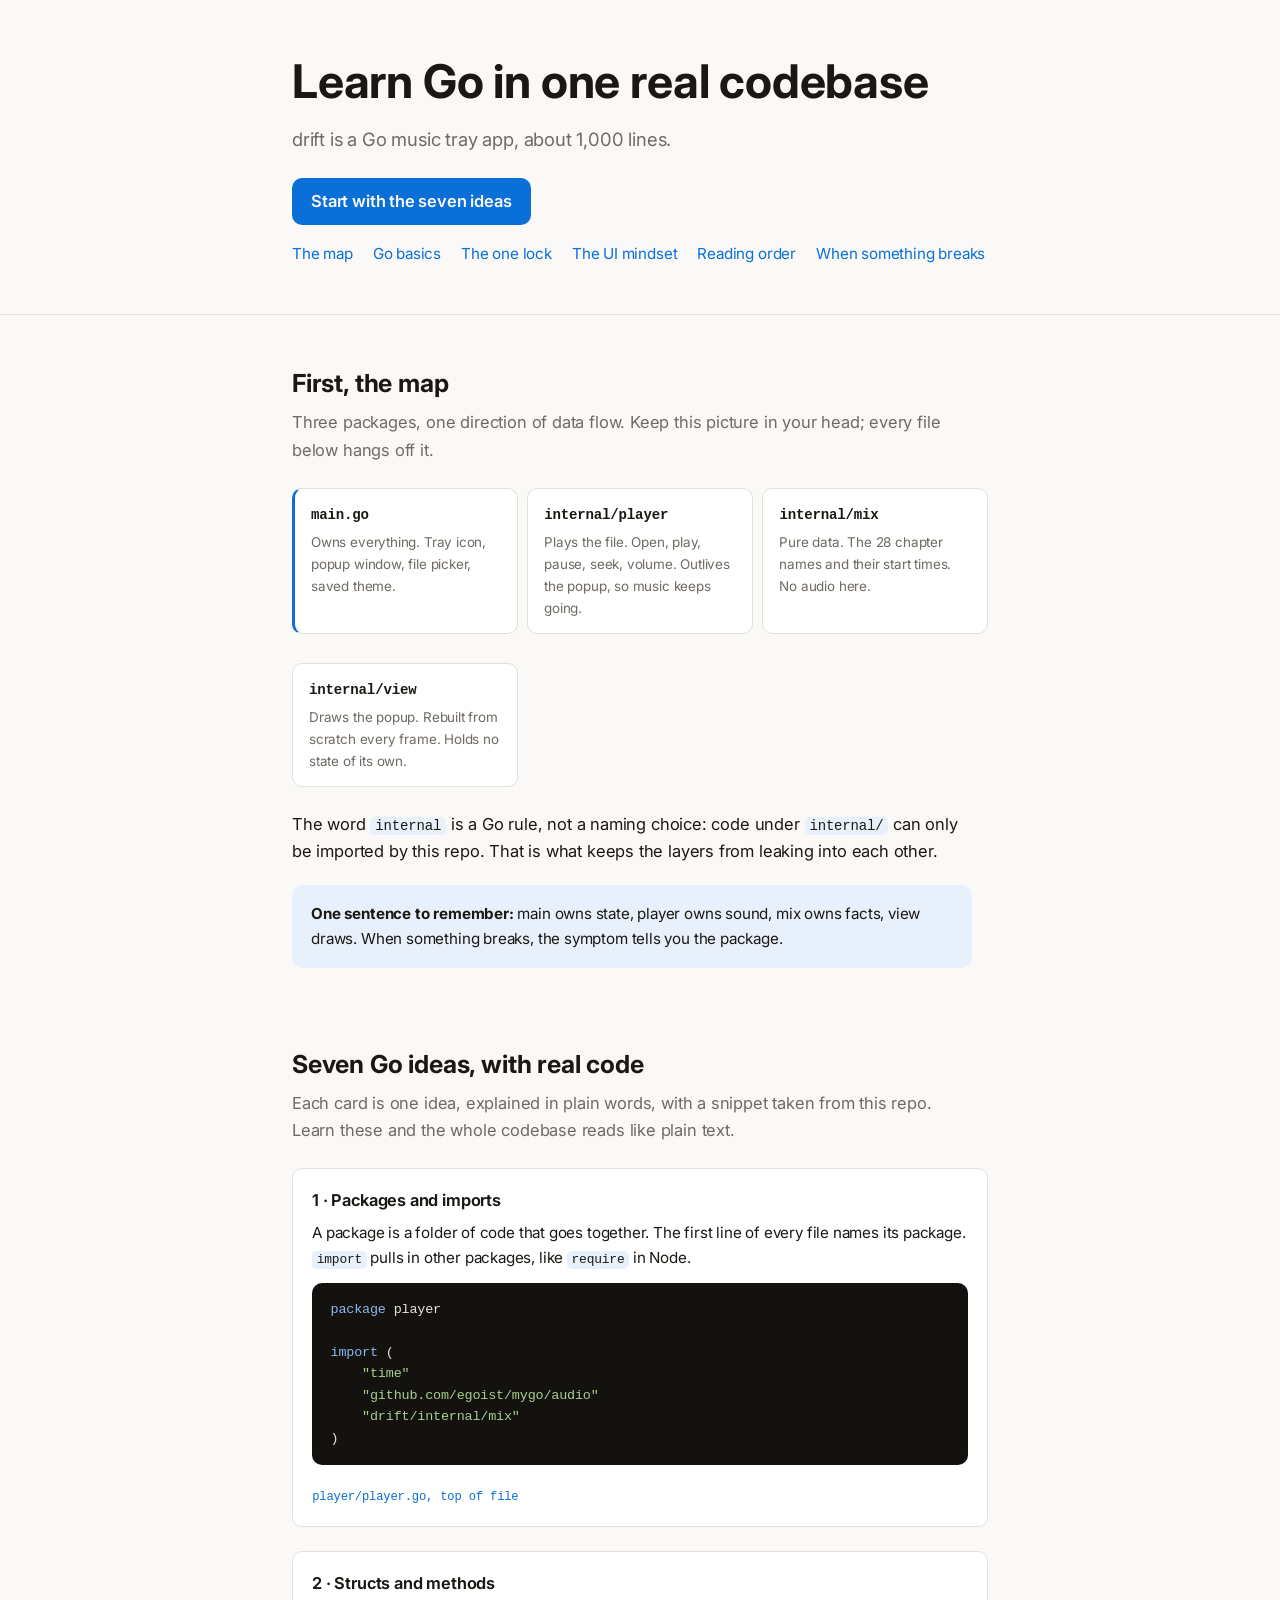
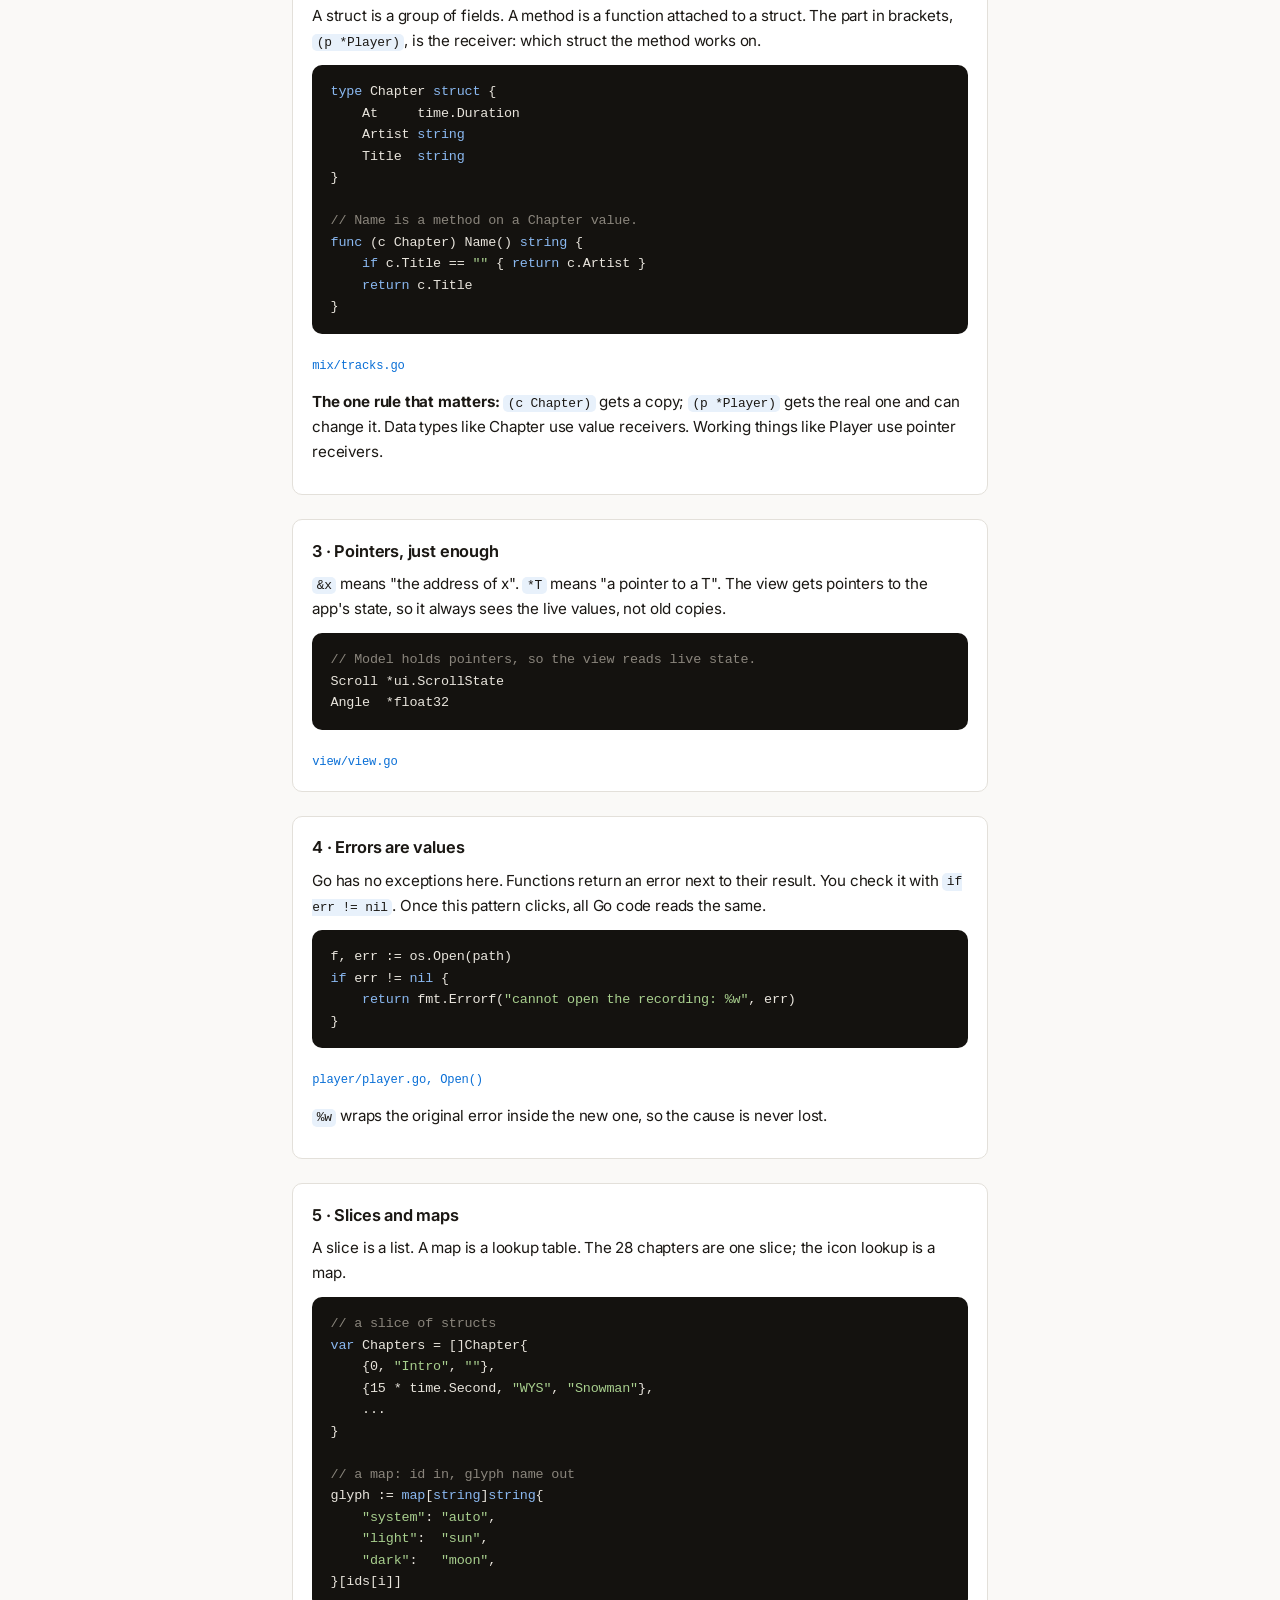
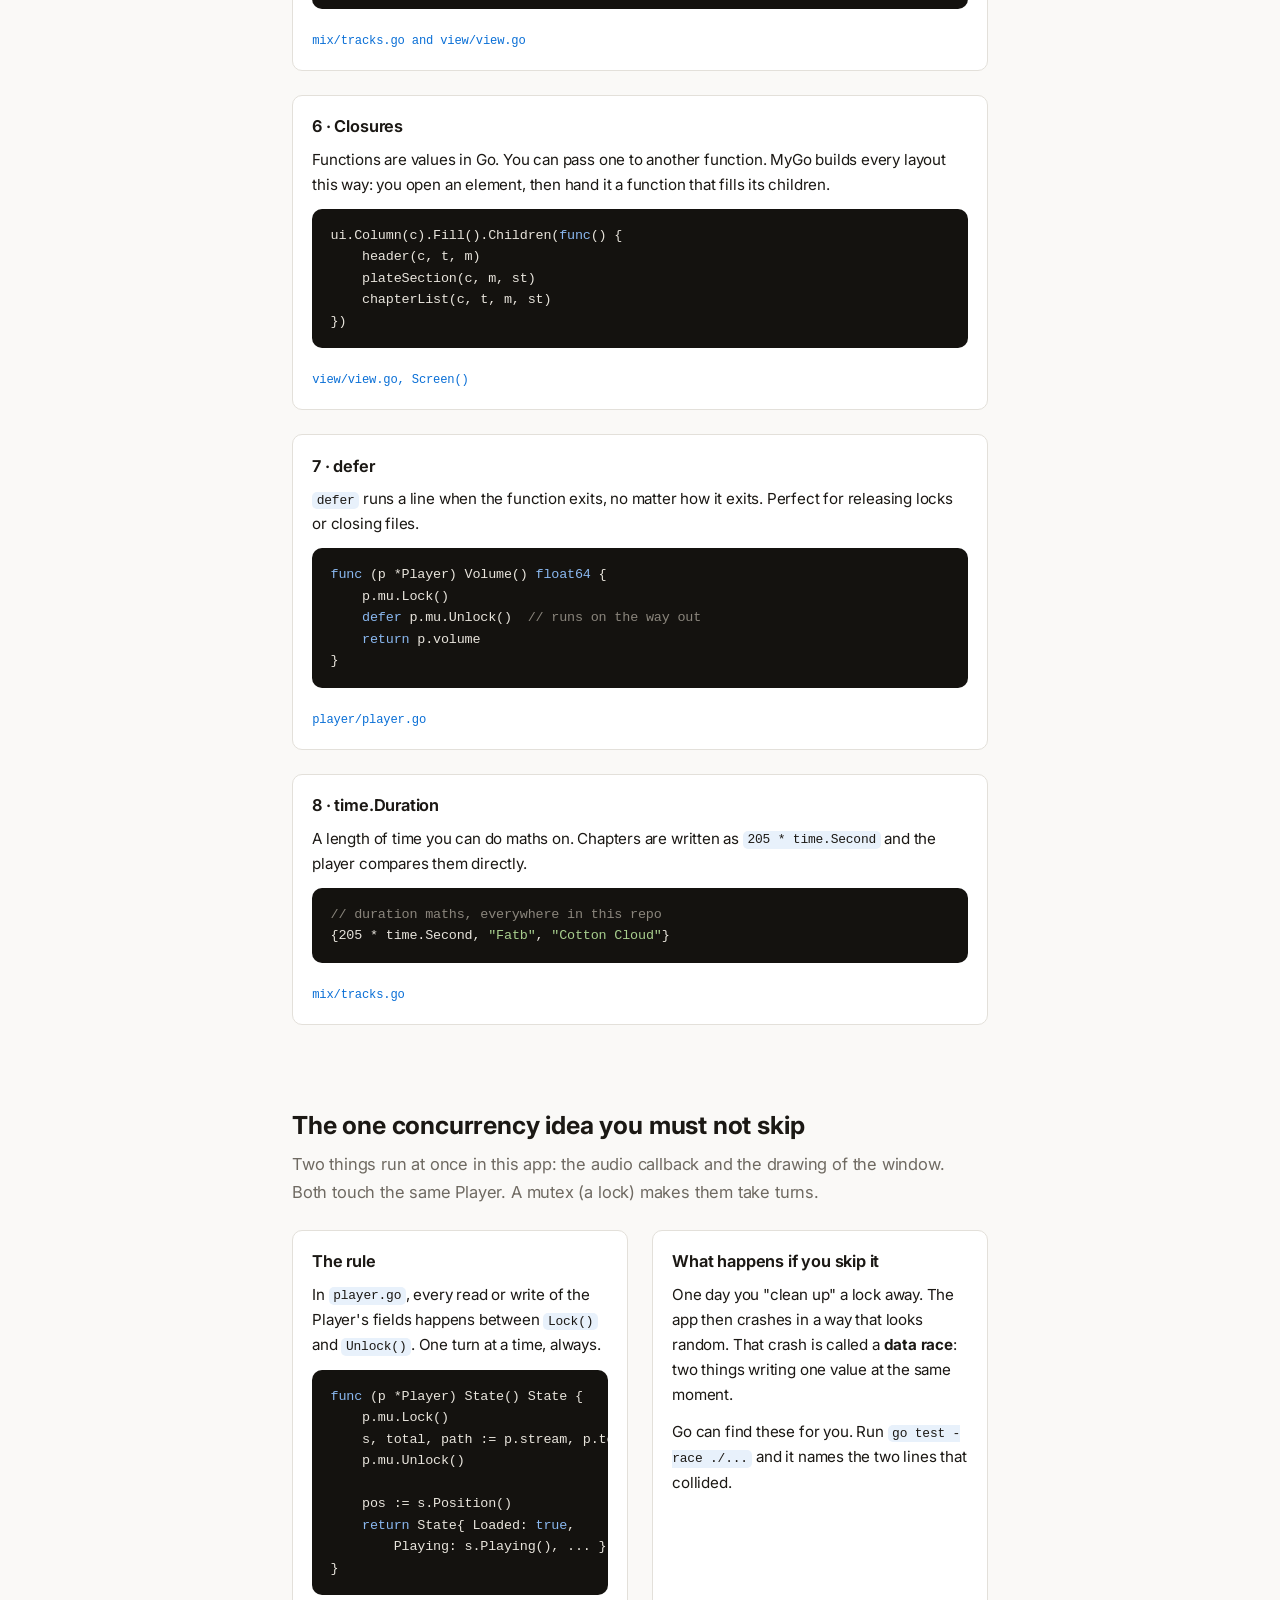
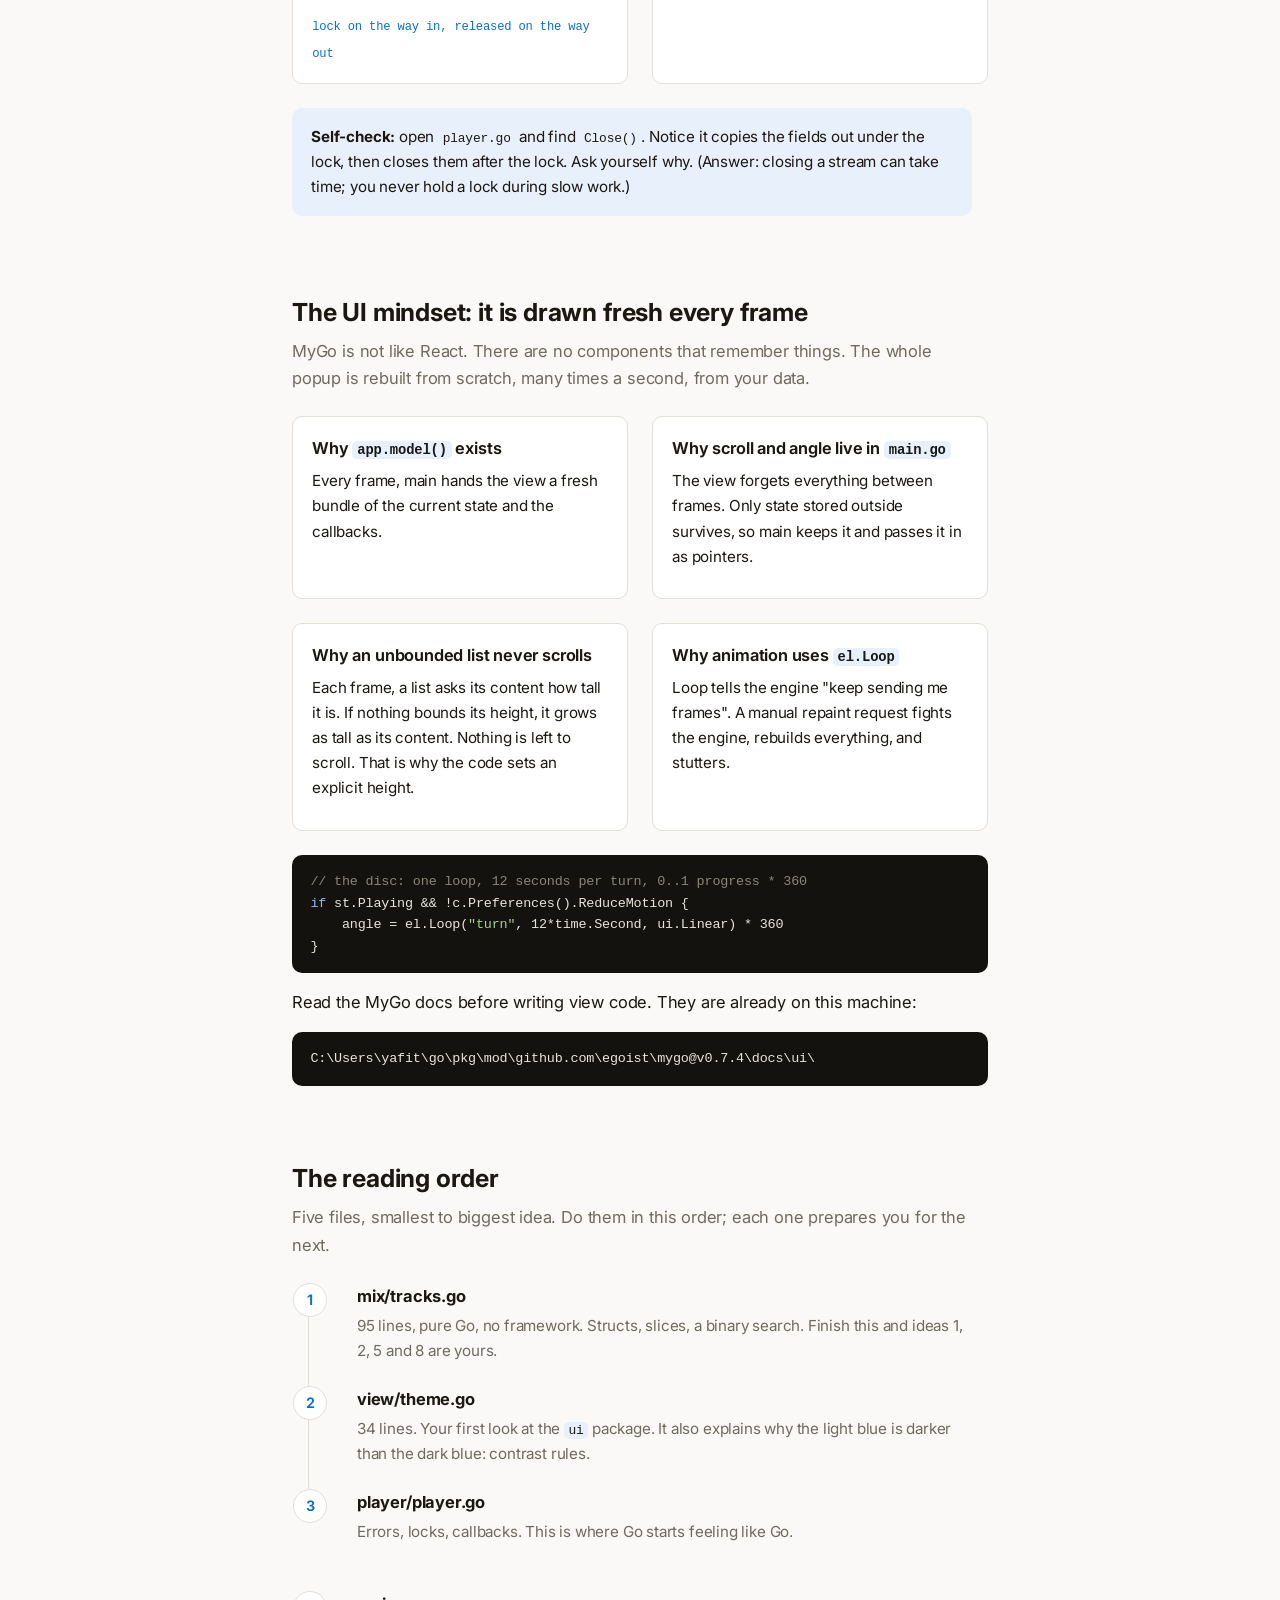
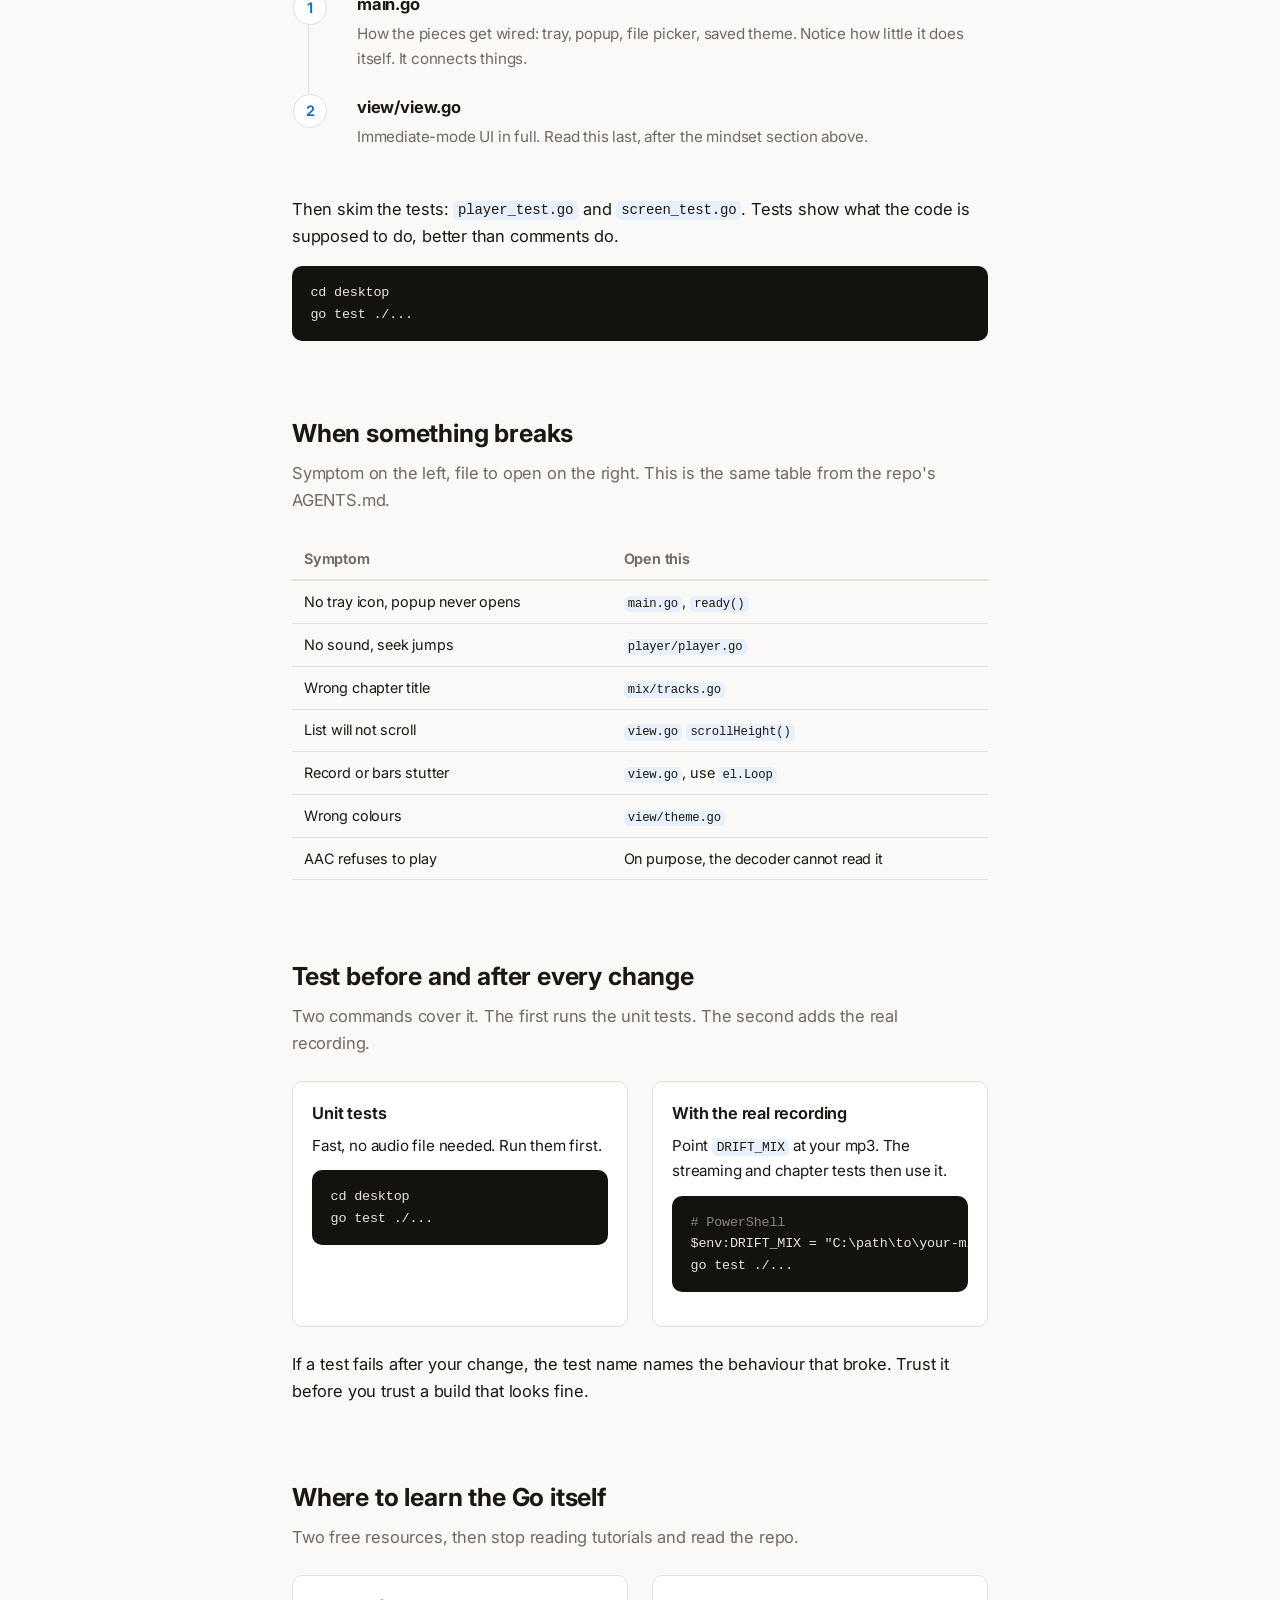
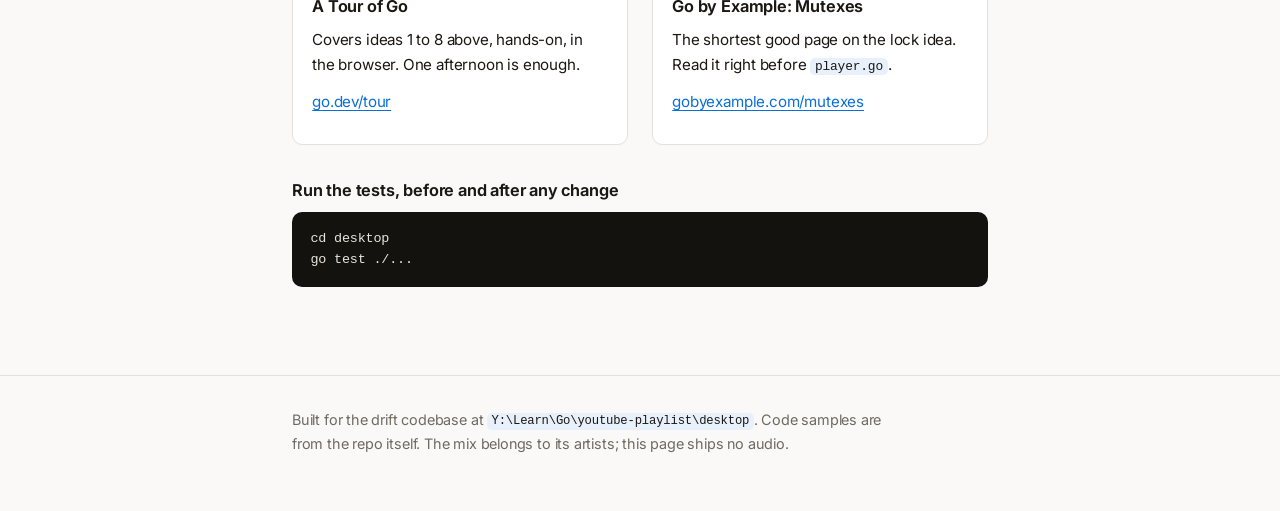
==== docs/learn-go.html @ b634c4ac "Add a landing page for drift, and serve the docs folder as the site The page argues one offer to one" ====
<!DOCTYPE html>
<html lang="en">
<head>
<meta charset="UTF-8">
<meta name="viewport" content="width=device-width, initial-scale=1">
<meta name="description" content="A plain-English study path for the drift Go codebase: seven Go ideas, one lock, the immediate-mode UI mindset, and the order to read the files.">
<link rel="preconnect" href="https://fonts.googleapis.com">
<link rel="preconnect" href="https://fonts.gstatic.com" crossorigin>
<link rel="stylesheet" href="https://fonts.googleapis.com/css2?family=Inter:opsz,wght@14..32,400..700&display=swap">
<title>Learn Go with drift, a study path for the desktop codebase</title>
<style>
/* Hallmark · theme: drift (from the product) · genre: editorial · shape: long document · signature: the architecture map · material: words + real code from the repo · pictures: none (code is the picture) · absent: photos, logos, metrics · nav: none (toc in mast) · footer: one mast line · hero: statement · posture: restrained · surface: absolute · dropped: kicker line (hero block count), photos (a code study needs none) */
/* critique: floor held, tokens only, focus-visible, reduced-motion fallback, capped container, no slop patterns. */
/* waived 58 (words per screen, page total): a study page is read top to bottom like documentation; the density is the material, cutting to 80 words per screen would gut the lessons. */
/* waived 1 (display face): Inter is the single voice on purpose; ui-monospace is the second face and mono is the material. */
/* waived 7b (pure white surfaces): the surfaces are drift's own light theme, matched to the product the page documents. */

:root {
  /* colour: taken from desktop/internal/view/theme.go and the AGENTS design notes */
  --paper: #faf9f7;
  --surface: #ffffff;
  --ink: #1b1814;
  --muted: #6f6a62;
  --accent: #0a6fd6;        /* drift's light-mode blue, 4.65:1 on paper */
  --accent-strong: #0a5fb8; /* hover step of the accent */
  --accent-deep: #09509d;   /* pressed step of the accent */
  --accent-soft: #e8f1fb;
  --border: #e3e0da;
  --code-bg: #14120f;
  --code-ink: #e8e4dc;
  --code-key: #8ab8f0;
  --code-str: #a8cf8e;
  --code-com: #8a857c;
  --ok: #2e7d4f;

  /* type: Inter everywhere, mono for code. The page loads Inter from Google Fonts;
     the fallbacks cover offline reading, so the page never waits on the network. */
  --font-body: "Inter", system-ui, -apple-system, "Segoe UI", sans-serif;
  --font-ui: "Inter", system-ui, -apple-system, "Segoe UI", sans-serif;
  --font-mono: ui-monospace, "Cascadia Code", Consolas, monospace;

  /* space + shape */
  --gap: 1.5rem;
  --radius: 10px;
  --measure: 68ch;
}

* { box-sizing: border-box; }

html, body {
  margin: 0;
  overflow-x: clip;
}

body {
  background: var(--paper);
  color: var(--ink);
  font-family: var(--font-body);
  font-size: 16.5px;
  line-height: 1.65;
  letter-spacing: -0.011em;
  -webkit-font-smoothing: antialiased;
}

a { color: var(--accent); text-underline-offset: 3px; }
a:focus-visible, button:focus-visible {
  outline: 2px solid var(--accent);
  outline-offset: 2px;
}

.wrap {
  max-width: 46rem;
  margin: 0 auto;
  padding: 0 1.25rem;
}

/* ---------- header ---------- */

header.mast {
  border-bottom: 1px solid var(--border);
  padding: 3.5rem 0 3rem;
}

.kicker {
  font-family: var(--font-ui);
  font-size: 0.85rem;
  color: var(--muted);
  margin: 0 0 0.75rem;
}

h1 {
  font-size: clamp(2rem, 5vw, 2.9rem);
  line-height: 1.12;
  margin: 0 0 1rem;
  font-weight: 700;
  overflow-wrap: break-word;
  text-wrap: balance;
}

.lede {
  font-size: 1.15rem;
  color: var(--muted);
  max-width: var(--measure);
  margin: 0 0 1.5rem;
}

.toc {
  font-family: var(--font-ui);
  font-size: 0.95rem;
  display: flex;
  flex-wrap: wrap;
  gap: 0.4rem 1.25rem;
  padding: 0;
  margin: 0;
  list-style: none;
}
.toc a { text-decoration: none; }
.toc a:hover { text-decoration: underline; }

/* ---------- sections ---------- */

.cta {
  font-family: var(--font-ui);
  font-weight: 600;
  white-space: nowrap;
  display: inline-block;
  background: var(--accent);
  color: var(--paper);
  text-decoration: none;
  padding: 0.6rem 1.2rem;
  border-radius: var(--radius);
}
.cta:hover { background: var(--accent-strong); }
.cta:active { background: var(--accent-deep); }

section { padding: 3rem 0 0.5rem; }

h2 {
  font-size: 1.55rem;
  margin: 0 0 0.35rem;
  font-weight: 700;
  text-wrap: balance;
}

.sub {
  color: var(--muted);
  margin: 0 0 1.5rem;
  max-width: var(--measure);
}

h3 {
  font-family: var(--font-ui);
  font-size: 1.02rem;
  font-weight: 650;
  margin: 2rem 0 0.5rem;
}

p { max-width: var(--measure); margin: 0 0 1rem; }

ul.plain { max-width: var(--measure); padding-left: 1.2rem; margin: 0 0 1rem; }
ul.plain li { margin-bottom: 0.5rem; }

code {
  font-family: var(--font-mono);
  font-size: 0.85em;
  background: var(--accent-soft);
  color: var(--ink);
  padding: 0.1em 0.35em;
  border-radius: 5px;
  overflow-wrap: break-word;
}

/* ---------- code blocks ---------- */

pre {
  background: var(--code-bg);
  color: var(--code-ink);
  border-radius: var(--radius);
  padding: 1rem 1.15rem;
  overflow-x: auto;
  font-family: var(--font-mono);
  font-size: 0.84rem;
  line-height: 1.6;
  margin: 0 0 1rem;
  position: relative;
  z-index: 1;
}
pre code { background: none; padding: 0; color: inherit; font-size: inherit; }
.k { color: var(--code-key); }
.s { color: var(--code-str); }
.c { color: var(--code-com); }

.filetag {
  font-family: var(--font-mono);
  font-size: 0.78rem;
  color: var(--muted);
  display: block;
  margin-bottom: -0.6rem;
}

/* ---------- the map ---------- */

.map {
  display: grid;
  grid-template-columns: minmax(0, 1fr);
  gap: 0.6rem;
  font-family: var(--font-ui);
  font-size: 0.9rem;
  margin: 1.5rem 0;
}

.map .node {
  background: var(--surface);
  border: 1px solid var(--border);
  border-radius: var(--radius);
  padding: 0.85rem 1rem;
}
.map .node strong { font-family: var(--font-mono); font-size: 0.88rem; }
.map .node span { color: var(--muted); display: block; font-size: 0.84rem; margin-top: 0.2rem; }

.map .arrow {
  color: var(--muted);
  font-size: 0.85rem;
  padding-left: 1.4rem;
}

.map .hub { border-left: 3px solid var(--accent); }

/* ---------- cards ---------- */

.cards {
  display: grid;
  grid-template-columns: minmax(0, 1fr);
  gap: var(--gap);
  margin: 1.5rem 0;
}

.card {
  background: var(--surface);
  border: 1px solid var(--border);
  border-radius: var(--radius);
  padding: 1.1rem 1.2rem;
  overflow-wrap: break-word;
  min-width: 0;
}
.card h3 { margin: 0 0 0.4rem; }
.card p { font-size: 0.95rem; margin-bottom: 0.75rem; }
.card .where {
  font-family: var(--font-mono);
  font-size: 0.76rem;
  color: var(--accent);
}

/* ---------- tables ---------- */

table {
  width: 100%;
  border-collapse: collapse;
  font-family: var(--font-ui);
  font-size: 0.9rem;
  margin: 1.25rem 0;
}
th, td {
  text-align: left;
  padding: 0.55rem 0.75rem;
  border-bottom: 1px solid var(--border);
  vertical-align: top;
  overflow-wrap: break-word;
}
th {
  font-weight: 650;
  color: var(--muted);
  border-bottom-width: 2px;
}

/* ---------- checklist ---------- */

ol.path {
  counter-reset: step;
  list-style: none;
  padding: 0;
  margin: 1.5rem 0;
  max-width: var(--measure);
}
ol.path li {
  counter-increment: step;
  position: relative;
  padding: 0 0 1.4rem 3rem;
  border-left: 1px solid var(--border);
  margin-left: 1rem;
}
ol.path li::before {
  content: counter(step);
  position: absolute;
  left: -1rem;
  top: 0;
  width: 2rem;
  height: 2rem;
  border-radius: 50%;
  background: var(--surface);
  border: 1px solid var(--border);
  color: var(--accent);
  font-family: var(--font-ui);
  font-weight: 650;
  font-size: 0.9rem;
  display: grid;
  place-items: center;
}
ol.path li:last-child { border-left-color: transparent; }
ol.path strong { display: block; font-family: var(--font-ui); }
ol.path p { margin: 0.2rem 0 0; font-size: 0.95rem; color: var(--muted); }

/* ---------- callout ---------- */

.note {
  background: var(--accent-soft);
  border-radius: var(--radius);
  padding: 1rem 1.2rem;
  font-size: 0.95rem;
  margin: 1.25rem 0;
  max-width: var(--measure);
}
.note strong { font-family: var(--font-ui); }

/* ---------- footer ---------- */

footer {
  border-top: 1px solid var(--border);
  margin-top: 4rem;
  padding: 2rem 0 3rem;
  font-family: var(--font-ui);
  font-size: 0.9rem;
  color: var(--muted);
}

@media (min-width: 700px) {
  .map { grid-template-columns: 1fr 1fr 1fr; }
  .map .arrow { display: none; }
  .cards.two { grid-template-columns: 1fr 1fr; }
}

@media (prefers-reduced-motion: reduce) {
  * { transition: none !important; animation: none !important; scroll-behavior: auto !important; }
}
</style>
</head>
<body>

<header class="mast">
  <div class="wrap">
    <h1>Learn Go in one real codebase</h1>
    <p class="lede">drift is a Go music tray app, about 1,000 lines.</p>
    <p><a class="cta" href="#basics">Start with the seven ideas</a></p>
    <ul class="toc">
      <li><a href="#map">The map</a></li>
      <li><a href="#basics">Go basics</a></li>
      <li><a href="#mutex">The one lock</a></li>
      <li><a href="#immediate">The UI mindset</a></li>
      <li><a href="#order">Reading order</a></li>
      <li><a href="#fix">When something breaks</a></li>
    </ul>
  </div>
</header>

<main class="wrap">

<!-- ============ THE MAP ============ -->
<section id="map">
  <h2>First, the map</h2>
  <p class="sub">Three packages, one direction of data flow. Keep this picture in your head; every file below hangs off it.</p>

  <div class="map">
    <div class="node hub"><strong>main.go</strong><span>Owns everything. Tray icon, popup window, file picker, saved theme.</span></div>
    <div class="node"><strong>internal/player</strong><span>Plays the file. Open, play, pause, seek, volume. Outlives the popup, so music keeps going.</span></div>
    <div class="node"><strong>internal/mix</strong><span>Pure data. The 28 chapter names and their start times. No audio here.</span></div>
  </div>
  <div class="map" style="margin-top:-0.6rem">
    <div class="arrow">owns ↓</div>
    <div class="arrow">reads ↓</div>
    <div class="arrow">searched by ↓</div>
  </div>
  <div class="map" style="margin-top:-0.6rem">
    <div class="node"><strong>internal/view</strong><span>Draws the popup. Rebuilt from scratch every frame. Holds no state of its own.</span></div>
  </div>

  <p>The word <code>internal</code> is a Go rule, not a naming choice: code under <code>internal/</code> can only be imported by this repo. That is what keeps the layers from leaking into each other.</p>

  <div class="note"><strong>One sentence to remember:</strong> main owns state, player owns sound, mix owns facts, view draws. When something breaks, the symptom tells you the package.</div>
</section>

<!-- ============ BASICS ============ -->
<section id="basics">
  <h2>Seven Go ideas, with real code</h2>
  <p class="sub">Each card is one idea, explained in plain words, with a snippet taken from this repo. Learn these and the whole codebase reads like plain text.</p>

  <div class="cards">

    <div class="card">
      <h3>1 · Packages and imports</h3>
      <p>A package is a folder of code that goes together. The first line of every file names its package. <code>import</code> pulls in other packages, like <code>require</code> in Node.</p>
      <pre><code><span class="k">package</span> player

<span class="k">import</span> (
    <span class="s">"time"</span>
    <span class="s">"github.com/egoist/mygo/audio"</span>
    <span class="s">"drift/internal/mix"</span>
)</code></pre>
      <span class="where">player/player.go, top of file</span>
    </div>

    <div class="card">
      <h3>2 · Structs and methods</h3>
      <p>A struct is a group of fields. A method is a function attached to a struct. The part in brackets, <code>(p *Player)</code>, is the receiver: which struct the method works on.</p>
      <pre><code><span class="k">type</span> Chapter <span class="k">struct</span> {
    At     time.Duration
    Artist <span class="k">string</span>
    Title  <span class="k">string</span>
}

<span class="c">// Name is a method on a Chapter value.</span>
<span class="k">func</span> (c Chapter) Name() <span class="k">string</span> {
    <span class="k">if</span> c.Title == <span class="s">""</span> { <span class="k">return</span> c.Artist }
    <span class="k">return</span> c.Title
}</code></pre>
      <span class="where">mix/tracks.go</span>
      <p style="margin-top:0.75rem"><strong>The one rule that matters:</strong> <code>(c Chapter)</code> gets a copy; <code>(p *Player)</code> gets the real one and can change it. Data types like Chapter use value receivers. Working things like Player use pointer receivers.</p>
    </div>

    <div class="card">
      <h3>3 · Pointers, just enough</h3>
      <p><code>&amp;x</code> means "the address of x". <code>*T</code> means "a pointer to a T". The view gets pointers to the app's state, so it always sees the live values, not old copies.</p>
      <pre><code><span class="c">// Model holds pointers, so the view reads live state.</span>
Scroll *ui.ScrollState
Angle  *float32</code></pre>
      <span class="where">view/view.go</span>
    </div>

    <div class="card">
      <h3>4 · Errors are values</h3>
      <p>Go has no exceptions here. Functions return an error next to their result. You check it with <code>if err != nil</code>. Once this pattern clicks, all Go code reads the same.</p>
      <pre><code>f, err := os.Open(path)
<span class="k">if</span> err != <span class="k">nil</span> {
    <span class="k">return</span> fmt.Errorf(<span class="s">"cannot open the recording: %w"</span>, err)
}</code></pre>
      <span class="where">player/player.go, Open()</span>
      <p style="margin-top:0.75rem"><code>%w</code> wraps the original error inside the new one, so the cause is never lost.</p>
    </div>

    <div class="card">
      <h3>5 · Slices and maps</h3>
      <p>A slice is a list. A map is a lookup table. The 28 chapters are one slice; the icon lookup is a map.</p>
      <pre><code><span class="c">// a slice of structs</span>
<span class="k">var</span> Chapters = []Chapter{
    {0, <span class="s">"Intro"</span>, <span class="s">""</span>},
    {15 * time.Second, <span class="s">"WYS"</span>, <span class="s">"Snowman"</span>},
    ...
}

<span class="c">// a map: id in, glyph name out</span>
glyph := <span class="k">map</span>[<span class="k">string</span>]<span class="k">string</span>{
    <span class="s">"system"</span>: <span class="s">"auto"</span>,
    <span class="s">"light"</span>:  <span class="s">"sun"</span>,
    <span class="s">"dark"</span>:   <span class="s">"moon"</span>,
}[ids[i]]</code></pre>
      <span class="where">mix/tracks.go and view/view.go</span>
    </div>

    <div class="card">
      <h3>6 · Closures</h3>
      <p>Functions are values in Go. You can pass one to another function. MyGo builds every layout this way: you open an element, then hand it a function that fills its children.</p>
      <pre><code>ui.Column(c).Fill().Children(<span class="k">func</span>() {
    header(c, t, m)
    plateSection(c, m, st)
    chapterList(c, t, m, st)
})</code></pre>
      <span class="where">view/view.go, Screen()</span>
    </div>

    <div class="card">
      <h3>7 · defer</h3>
      <p><code>defer</code> runs a line when the function exits, no matter how it exits. Perfect for releasing locks or closing files.</p>
      <pre><code><span class="k">func</span> (p *Player) Volume() <span class="k">float64</span> {
    p.mu.Lock()
    <span class="k">defer</span> p.mu.Unlock()  <span class="c">// runs on the way out</span>
    <span class="k">return</span> p.volume
}</code></pre>
      <span class="where">player/player.go</span>
    </div>

    <div class="card">
      <h3>8 · time.Duration</h3>
      <p>A length of time you can do maths on. Chapters are written as <code>205 * time.Second</code> and the player compares them directly.</p>
      <pre><code><span class="c">// duration maths, everywhere in this repo</span>
{205 * time.Second, <span class="s">"Fatb"</span>, <span class="s">"Cotton Cloud"</span>}</code></pre>
      <span class="where">mix/tracks.go</span>
    </div>
  </div>
</section>

<!-- ============ MUTEX ============ -->
<section id="mutex">
  <h2>The one concurrency idea you must not skip</h2>
  <p class="sub">Two things run at once in this app: the audio callback and the drawing of the window. Both touch the same Player. A mutex (a lock) makes them take turns.</p>

  <div class="cards two">
    <div class="card">
      <h3>The rule</h3>
      <p>In <code>player.go</code>, every read or write of the Player's fields happens between <code>Lock()</code> and <code>Unlock()</code>. One turn at a time, always.</p>
      <pre><code><span class="k">func</span> (p *Player) State() State {
    p.mu.Lock()
    s, total, path := p.stream, p.total, p.path
    p.mu.Unlock()

    pos := s.Position()
    <span class="k">return</span> State{ Loaded: <span class="k">true</span>,
        Playing: s.Playing(), ... }
}</code></pre>
      <span class="where">lock on the way in, released on the way out</span>
    </div>
    <div class="card">
      <h3>What happens if you skip it</h3>
      <p>One day you "clean up" a lock away. The app then crashes in a way that looks random. That crash is called a <strong>data race</strong>: two things writing one value at the same moment.</p>
      <p>Go can find these for you. Run <code>go test -race ./...</code> and it names the two lines that collided.</p>
    </div>
  </div>

  <div class="note"><strong>Self-check:</strong> open <code>player.go</code> and find <code>Close()</code>. Notice it copies the fields out under the lock, then closes them after the lock. Ask yourself why. (Answer: closing a stream can take time; you never hold a lock during slow work.)</div>
</section>

<!-- ============ IMMEDIATE MODE ============ -->
<section id="immediate">
  <h2>The UI mindset: it is drawn fresh every frame</h2>
  <p class="sub">MyGo is not like React. There are no components that remember things. The whole popup is rebuilt from scratch, many times a second, from your data.</p>

  <div class="cards two">
    <div class="card">
      <h3>Why <code>app.model()</code> exists</h3>
      <p>Every frame, main hands the view a fresh bundle of the current state and the callbacks.</p>
    </div>
    <div class="card">
      <h3>Why scroll and angle live in <code>main.go</code></h3>
      <p>The view forgets everything between frames. Only state stored outside survives, so main keeps it and passes it in as pointers.</p>
    </div>
    <div class="card">
      <h3>Why an unbounded list never scrolls</h3>
      <p>Each frame, a list asks its content how tall it is. If nothing bounds its height, it grows as tall as its content. Nothing is left to scroll. That is why the code sets an explicit height.</p>
    </div>
    <div class="card">
      <h3>Why animation uses <code>el.Loop</code></h3>
      <p>Loop tells the engine "keep sending me frames". A manual repaint request fights the engine, rebuilds everything, and stutters.</p>
    </div>
  </div>

  <pre><code><span class="c">// the disc: one loop, 12 seconds per turn, 0..1 progress * 360</span>
<span class="k">if</span> st.Playing &amp;&amp; !c.Preferences().ReduceMotion {
    angle = el.Loop(<span class="s">"turn"</span>, 12*time.Second, ui.Linear) * 360
}</code></pre>

  <p>Read the MyGo docs before writing view code. They are already on this machine:</p>
  <pre><code>C:\Users\yafit\go\pkg\mod\github.com\egoist\mygo@v0.7.4\docs\ui\</code></pre>
</section>

<!-- ============ ORDER ============ -->
<section id="order">
  <h2>The reading order</h2>
  <p class="sub">Five files, smallest to biggest idea. Do them in this order; each one prepares you for the next.</p>

  <ol class="path">
    <li><strong>mix/tracks.go</strong><p>95 lines, pure Go, no framework. Structs, slices, a binary search. Finish this and ideas 1, 2, 5 and 8 are yours.</p></li>
    <li><strong>view/theme.go</strong><p>34 lines. Your first look at the <code>ui</code> package. It also explains why the light blue is darker than the dark blue: contrast rules.</p></li>
    <li><strong>player/player.go</strong><p>Errors, locks, callbacks. This is where Go starts feeling like Go.</p></li>
  </ol>
  <ol class="path" start="4">
    <li><strong>main.go</strong><p>How the pieces get wired: tray, popup, file picker, saved theme. Notice how little it does itself. It connects things.</p></li>
    <li><strong>view/view.go</strong><p>Immediate-mode UI in full. Read this last, after the mindset section above.</p></li>
  </ol>

  <p>Then skim the tests: <code>player_test.go</code> and <code>screen_test.go</code>. Tests show what the code is supposed to do, better than comments do.</p>
  <pre><code>cd desktop
go test ./...</code></pre>
</section>

<!-- ============ FIX ============ -->
<section id="fix">
  <h2>When something breaks</h2>
  <p class="sub">Symptom on the left, file to open on the right. This is the same table from the repo's AGENTS.md.</p>

  <table>
    <thead>
      <tr><th>Symptom</th><th>Open this</th></tr>
    </thead>
    <tbody>
      <tr><td>No tray icon, popup never opens</td><td><code>main.go</code>, <code>ready()</code></td></tr>
      <tr><td>No sound, seek jumps</td><td><code>player/player.go</code></td></tr>
      <tr><td>Wrong chapter title</td><td><code>mix/tracks.go</code></td></tr>
      <tr><td>List will not scroll</td><td><code>view.go</code> <code>scrollHeight()</code></td></tr>
      <tr><td>Record or bars stutter</td><td><code>view.go</code>, use <code>el.Loop</code></td></tr>
      <tr><td>Wrong colours</td><td><code>view/theme.go</code></td></tr>
      <tr><td>AAC refuses to play</td><td>On purpose, the decoder cannot read it</td></tr>
    </tbody>
  </table>
</section>

<!-- ============ TEST ============ -->
<section id="test">
  <h2>Test before and after every change</h2>
  <p class="sub">Two commands cover it. The first runs the unit tests. The second adds the real recording.</p>

  <div class="cards two">
    <div class="card">
      <h3>Unit tests</h3>
      <p>Fast, no audio file needed. Run them first.</p>
      <pre><code>cd desktop
go test ./...</code></pre>
    </div>
    <div class="card">
      <h3>With the real recording</h3>
      <p>Point <code>DRIFT_MIX</code> at your mp3. The streaming and chapter tests then use it.</p>
      <pre><code><span class="c"># PowerShell</span>
$env:DRIFT_MIX = "C:\path\to\your-mix.mp3"
go test ./...</code></pre>
    </div>
  </div>

  <p>If a test fails after your change, the test name names the behaviour that broke. Trust it before you trust a build that looks fine.</p>
</section>

<!-- ============ RESOURCES ============ -->
<section>
  <h2>Where to learn the Go itself</h2>
  <p class="sub">Two free resources, then stop reading tutorials and read the repo.</p>

  <div class="cards two">
    <div class="card">
      <h3>A Tour of Go</h3>
      <p>Covers ideas 1 to 8 above, hands-on, in the browser. One afternoon is enough.</p>
      <p><a href="https://go.dev/tour">go.dev/tour</a></p>
    </div>
    <div class="card">
      <h3>Go by Example: Mutexes</h3>
      <p>The shortest good page on the lock idea. Read it right before <code>player.go</code>.</p>
      <p><a href="https://gobyexample.com/mutexes">gobyexample.com/mutexes</a></p>
    </div>
  </div>

  <h3>Run the tests, before and after any change</h3>
  <pre><code>cd desktop
go test ./...</code></pre>
</section>

</main>

<footer>
  <div class="wrap">
    <p>Built for the drift codebase at <code>Y:\Learn\Go\youtube-playlist\desktop</code>. Code samples are from the repo itself. The mix belongs to its artists; this page ships no audio.</p>
  </div>
</footer>

</body>
</html>
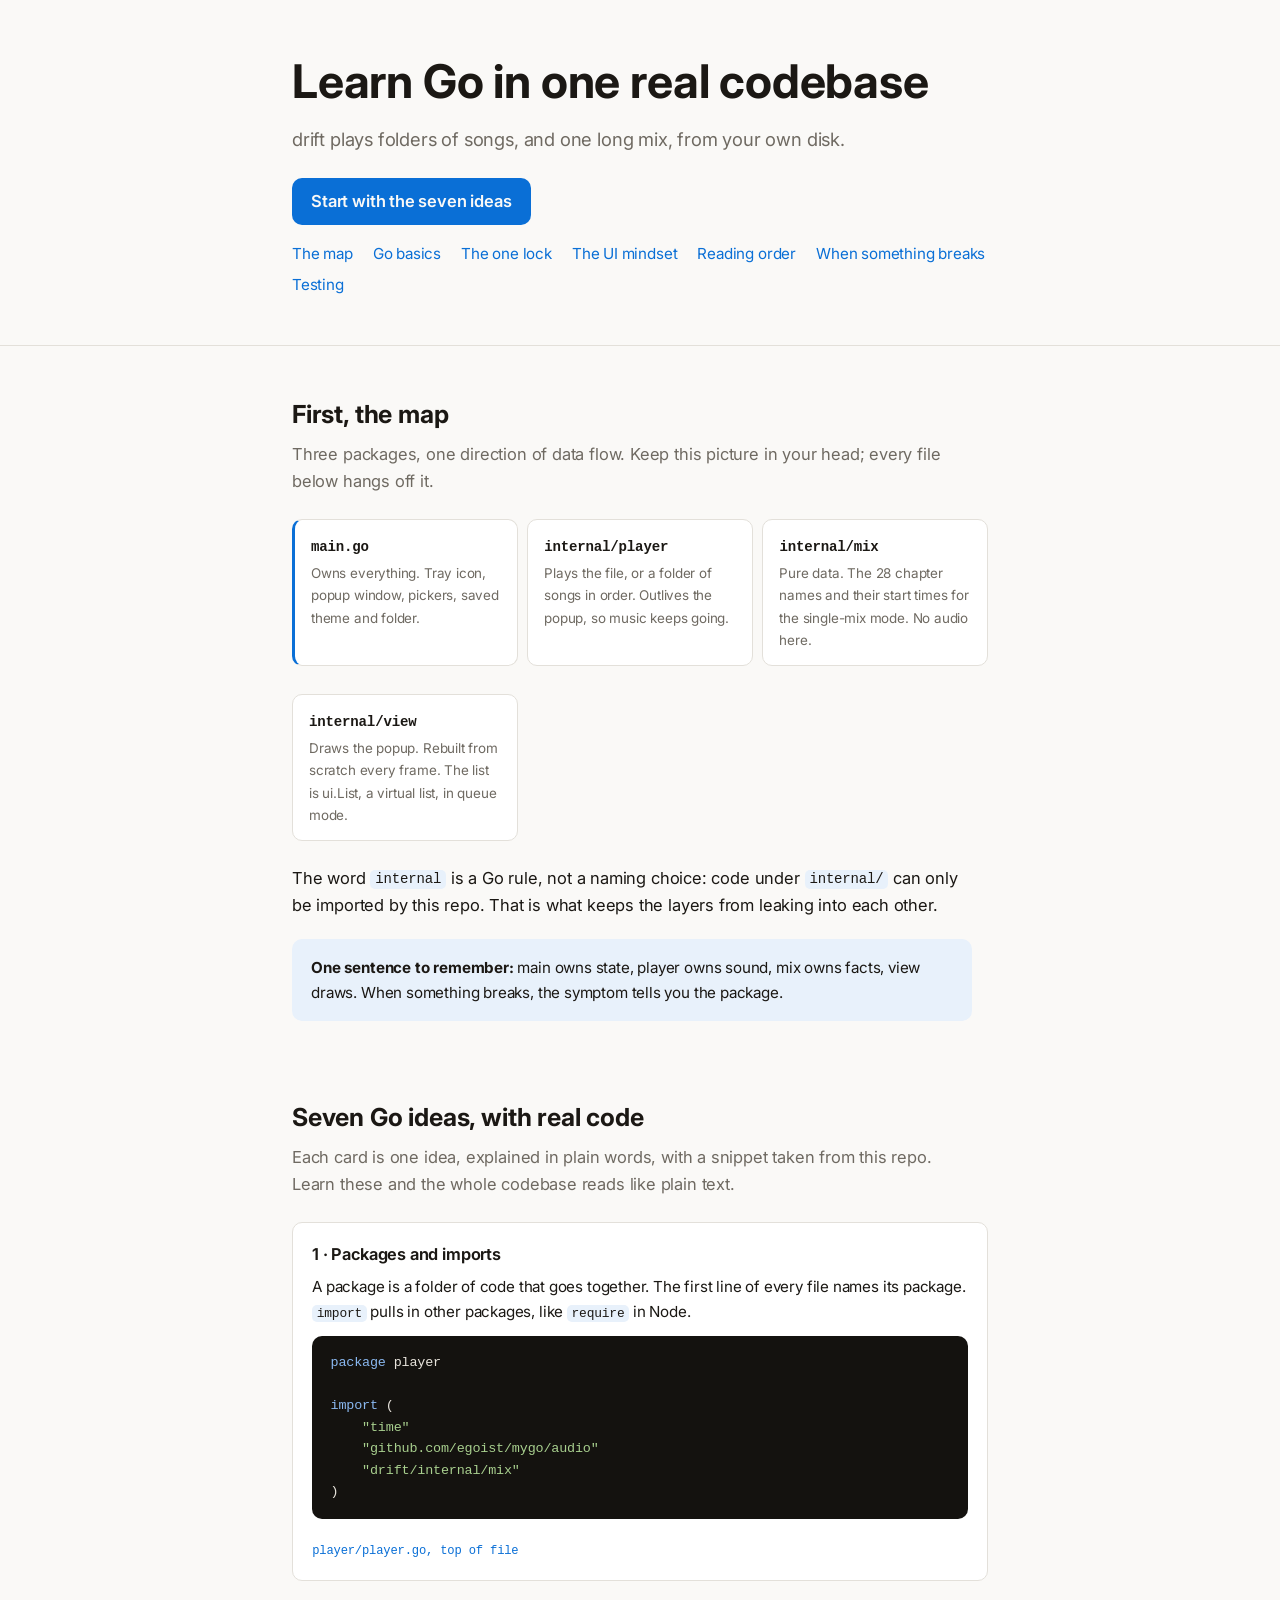
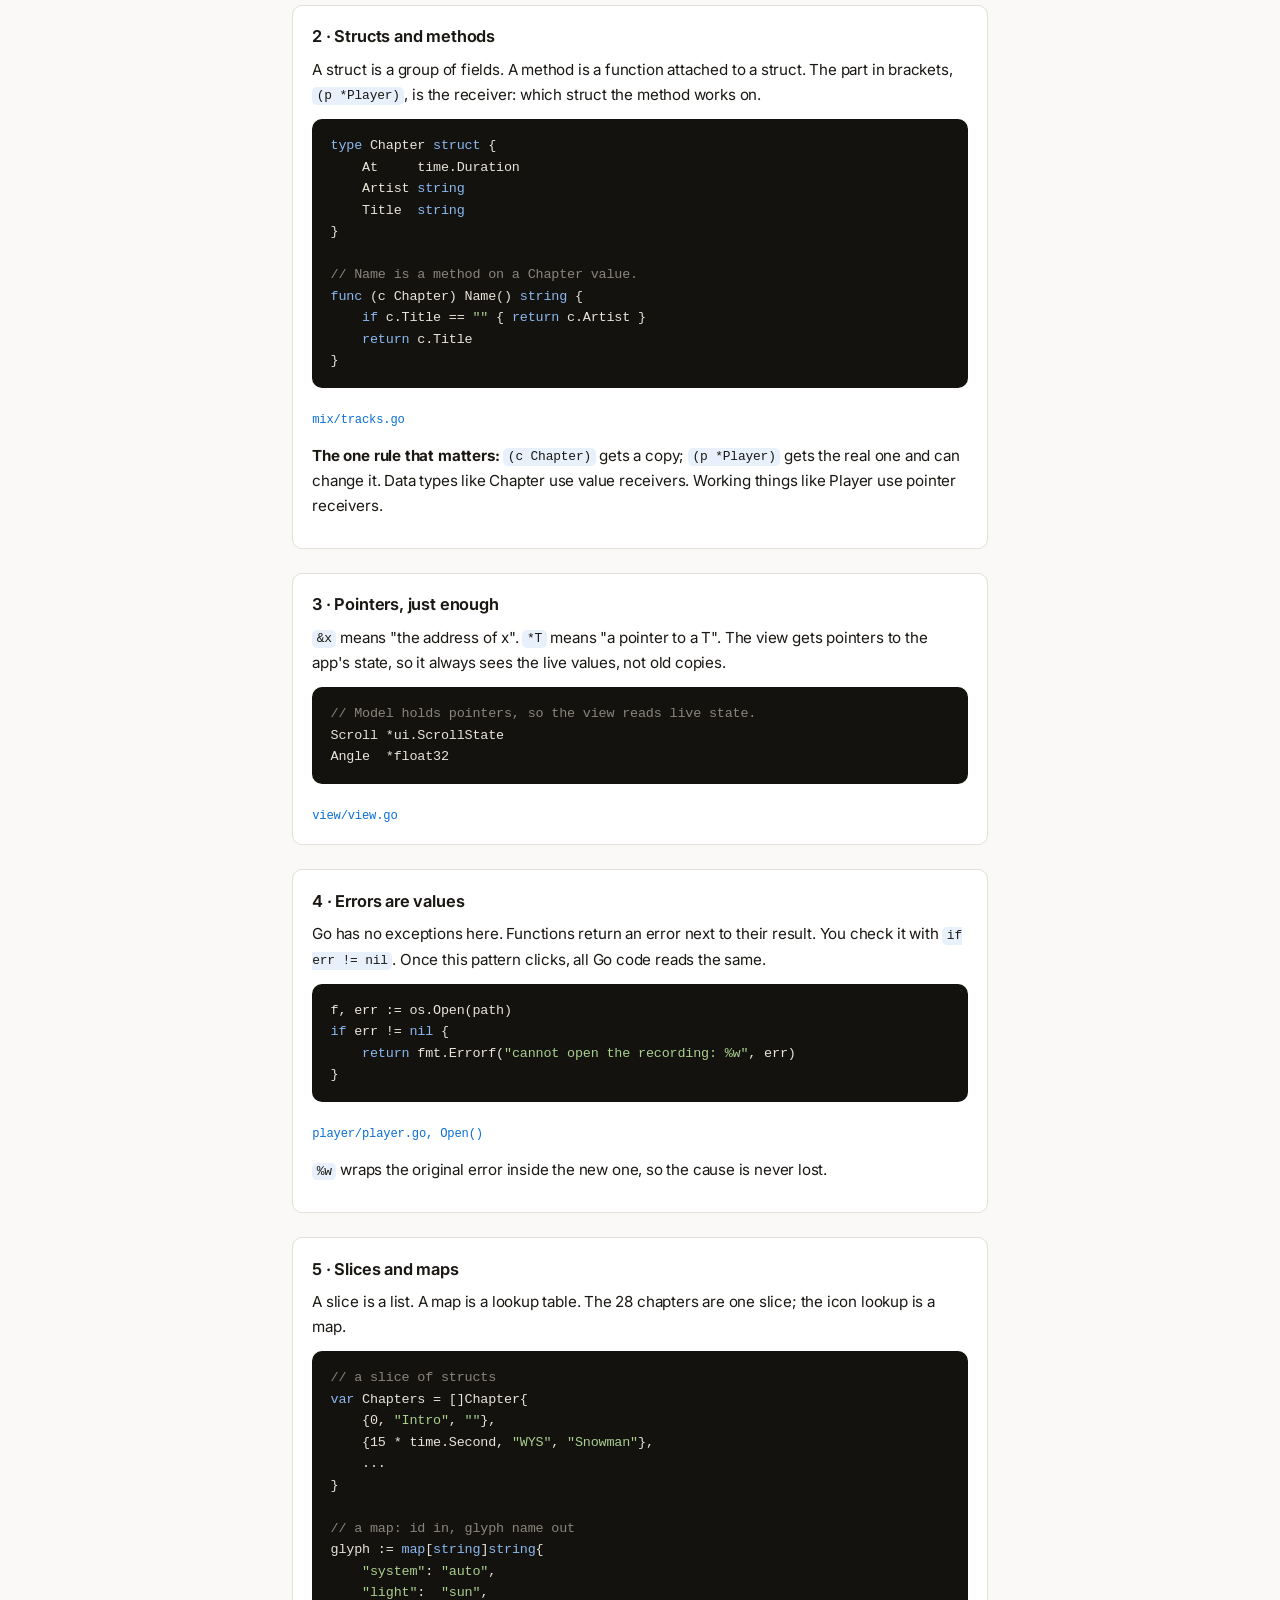
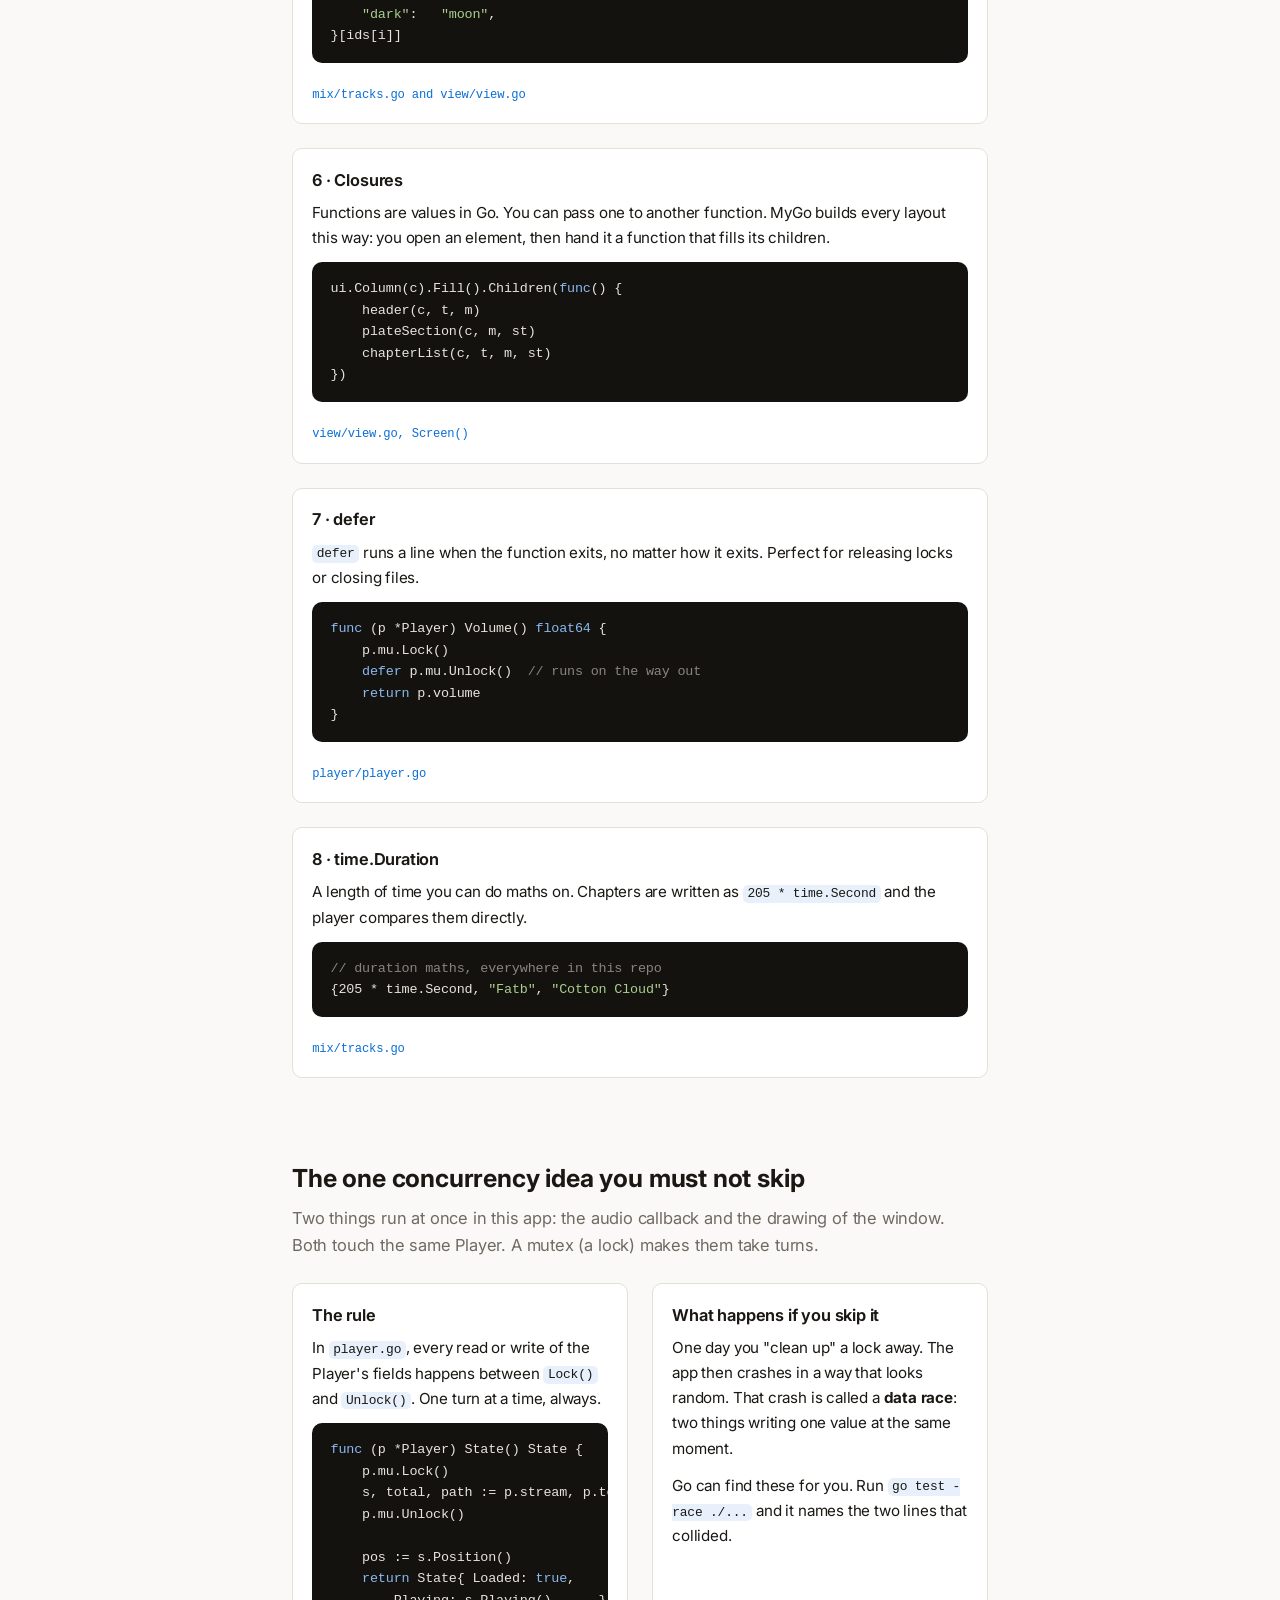
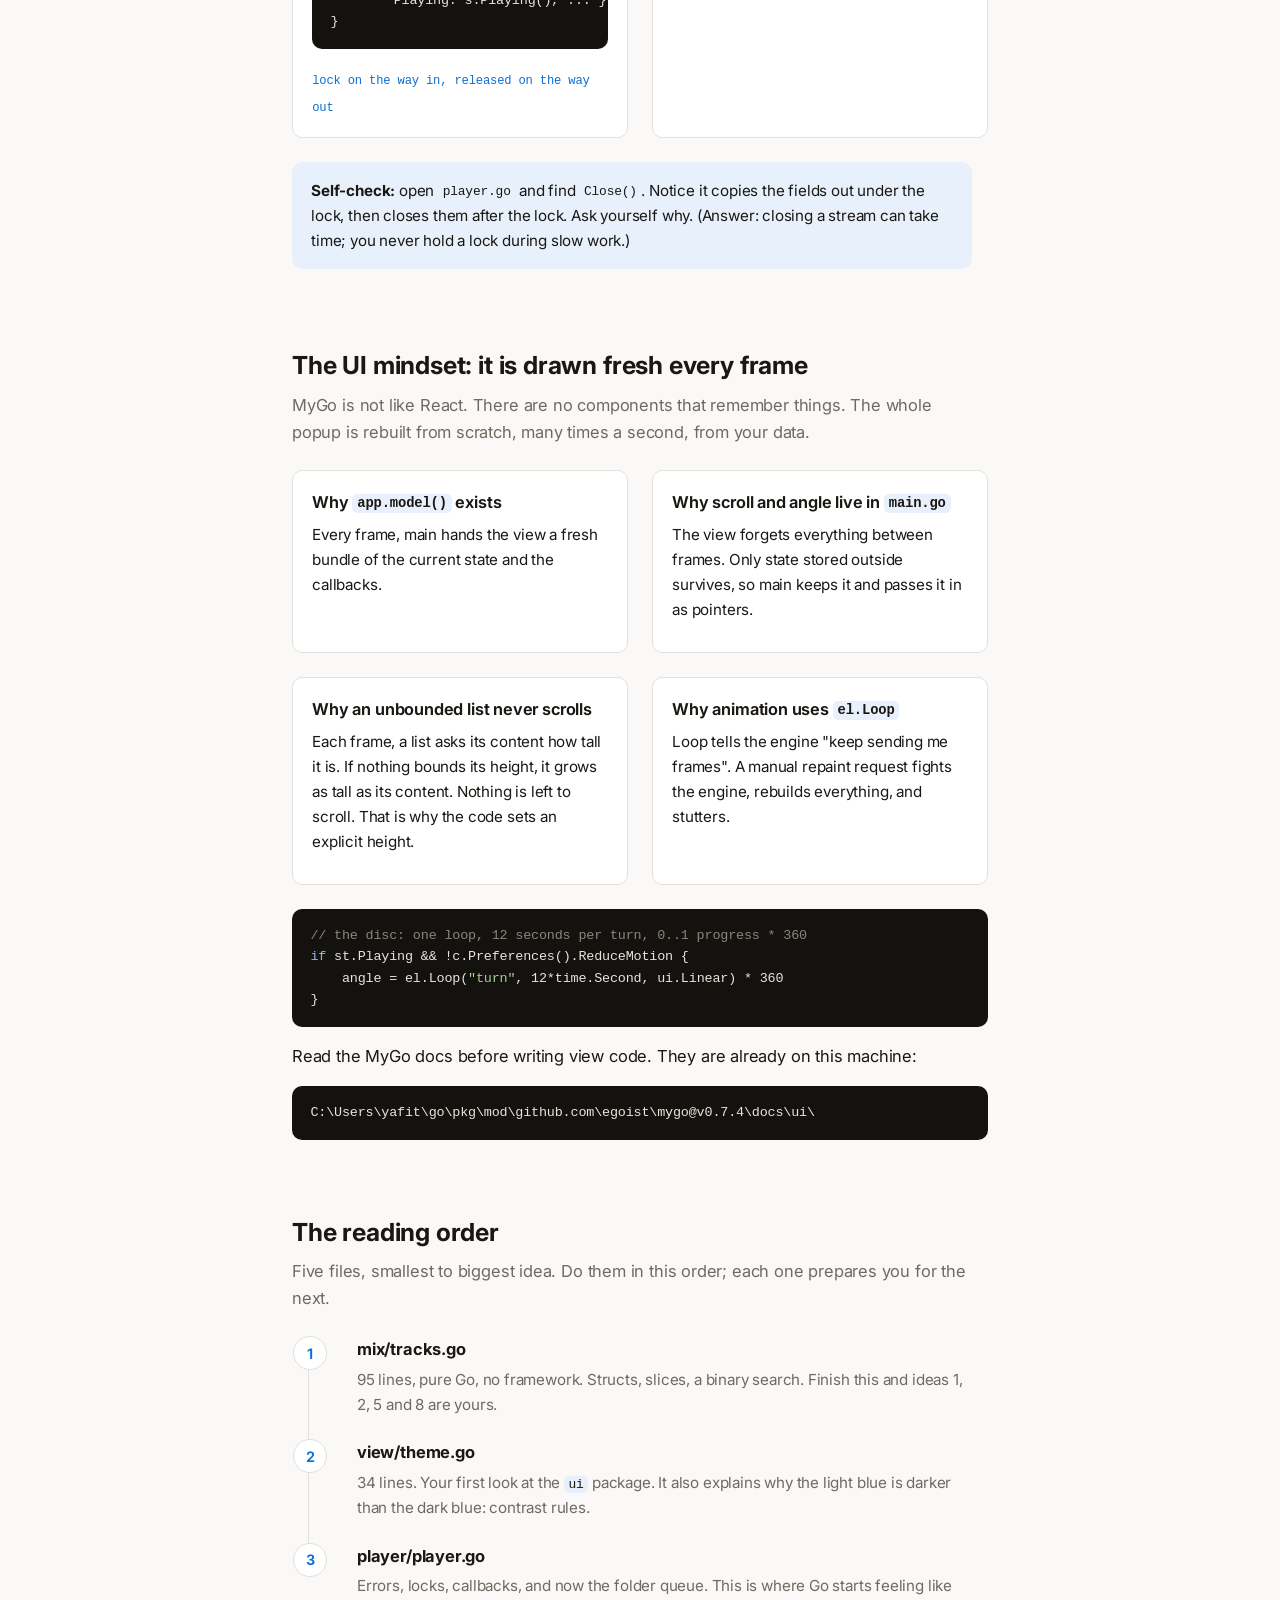
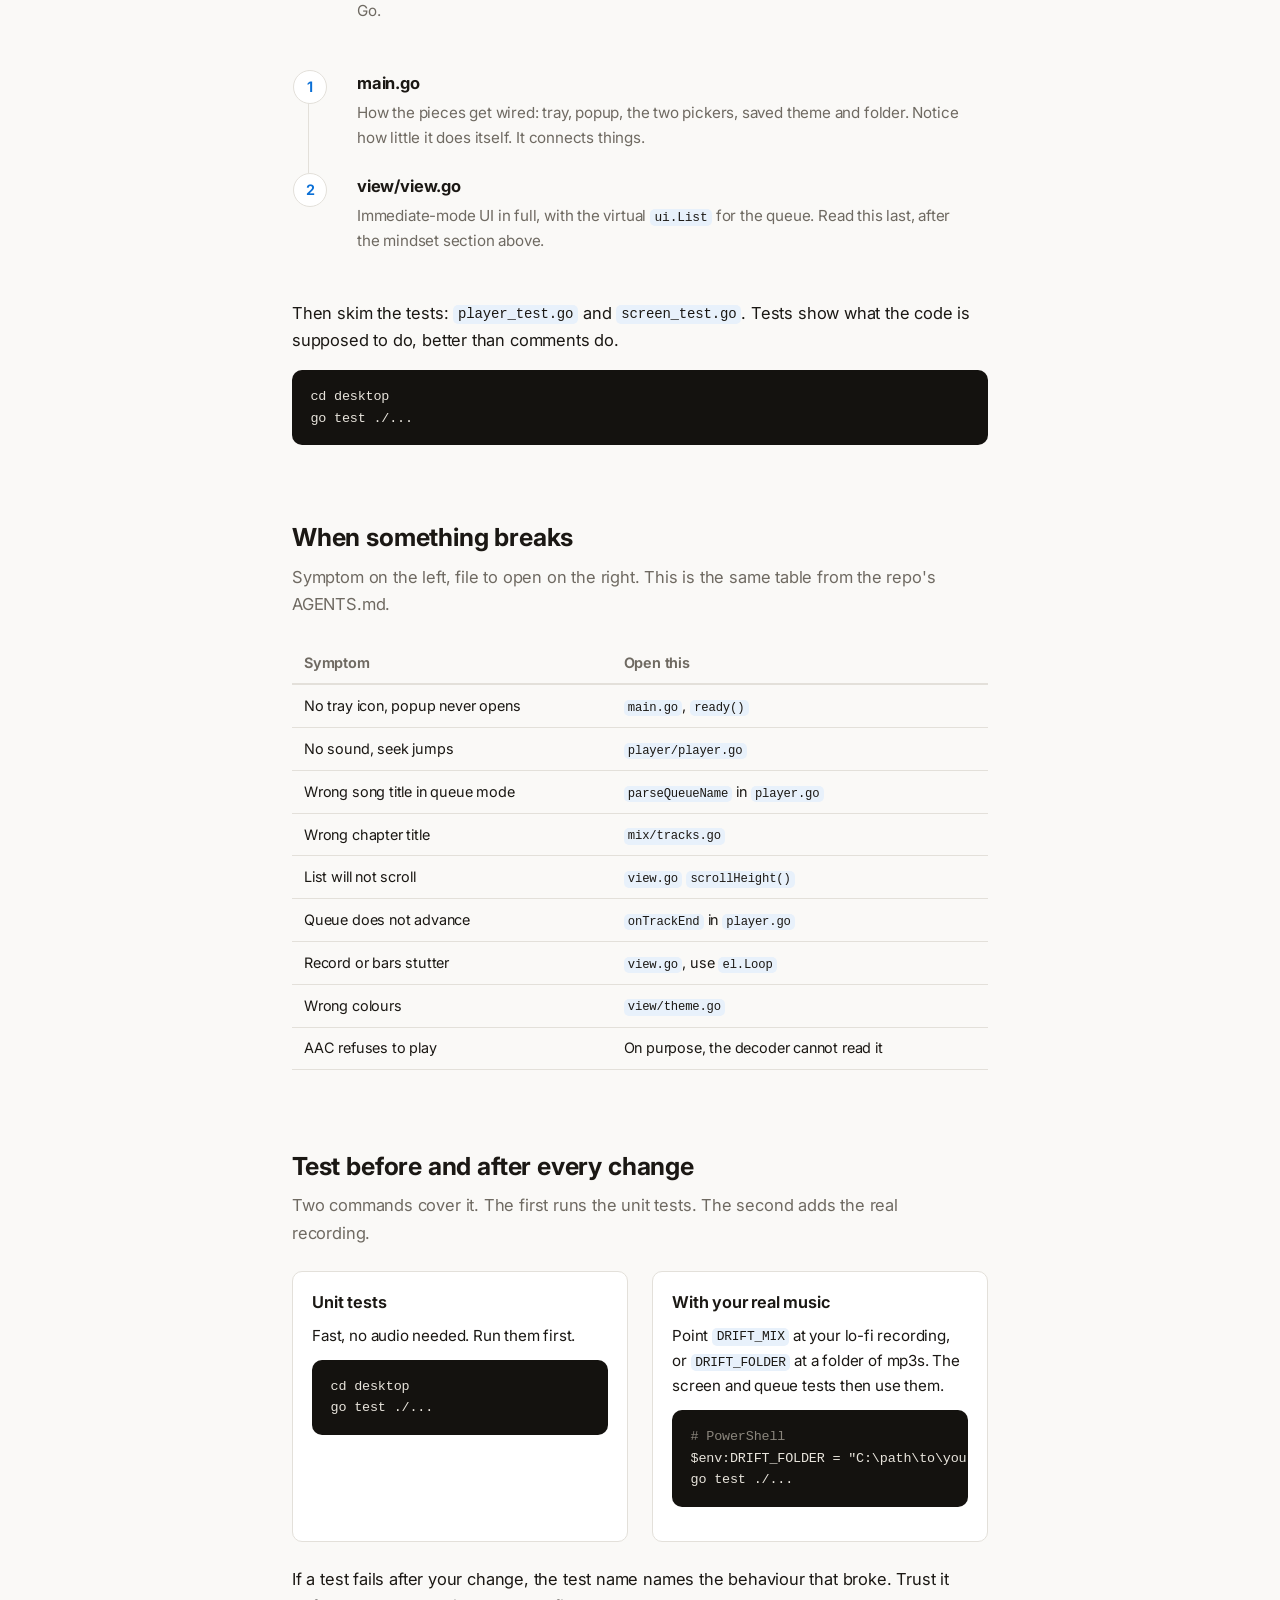
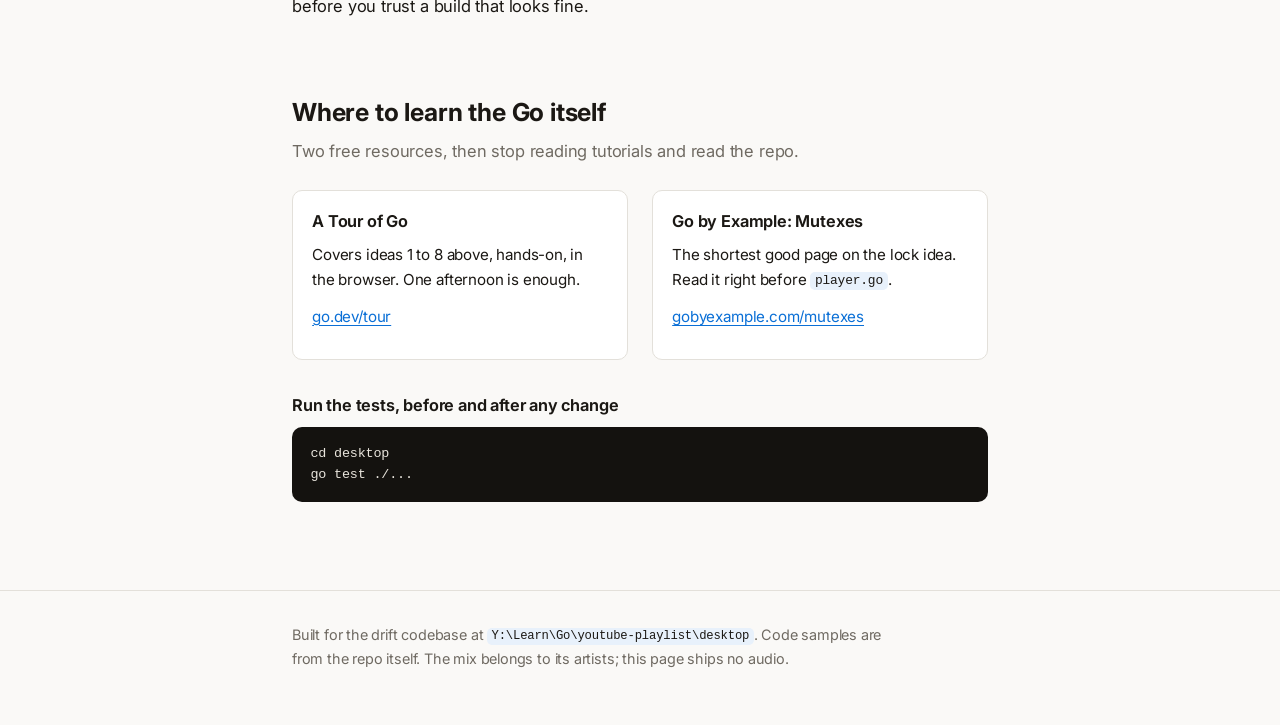
==== commit 023b5b1c: "docs: the site describes the folder queue The landing page said drift played one recording with 28 c" ====
--- a/docs/learn-go.html
+++ b/docs/learn-go.html
@@ -3,7 +3,7 @@
 <head>
 <meta charset="UTF-8">
 <meta name="viewport" content="width=device-width, initial-scale=1">
-<meta name="description" content="A plain-English study path for the drift Go codebase: seven Go ideas, one lock, the immediate-mode UI mindset, and the order to read the files.">
+<meta name="description" content="A plain-English study path for the drift Go codebase: eight Go ideas, one lock, the immediate-mode UI mindset, and the order to read the files.">
 <link rel="preconnect" href="https://fonts.googleapis.com">
 <link rel="preconnect" href="https://fonts.gstatic.com" crossorigin>
 <link rel="stylesheet" href="https://fonts.googleapis.com/css2?family=Inter:opsz,wght@14..32,400..700&display=swap">
@@ -349,7 +349,7 @@
 <header class="mast">
   <div class="wrap">
     <h1>Learn Go in one real codebase</h1>
-    <p class="lede">drift is a Go music tray app, about 1,000 lines.</p>
+    <p class="lede">drift plays folders of songs, and one long mix, from your own disk.</p>
     <p><a class="cta" href="#basics">Start with the seven ideas</a></p>
     <ul class="toc">
       <li><a href="#map">The map</a></li>
@@ -358,6 +358,7 @@
       <li><a href="#immediate">The UI mindset</a></li>
       <li><a href="#order">Reading order</a></li>
       <li><a href="#fix">When something breaks</a></li>
+      <li><a href="#test">Testing</a></li>
     </ul>
   </div>
 </header>
@@ -370,17 +371,16 @@
   <p class="sub">Three packages, one direction of data flow. Keep this picture in your head; every file below hangs off it.</p>
 
   <div class="map">
-    <div class="node hub"><strong>main.go</strong><span>Owns everything. Tray icon, popup window, file picker, saved theme.</span></div>
-    <div class="node"><strong>internal/player</strong><span>Plays the file. Open, play, pause, seek, volume. Outlives the popup, so music keeps going.</span></div>
-    <div class="node"><strong>internal/mix</strong><span>Pure data. The 28 chapter names and their start times. No audio here.</span></div>
+    <div class="node hub"><strong>main.go</strong><span>Owns everything. Tray icon, popup window, pickers, saved theme and folder.</span></div>
+    <div class="node"><strong>internal/player</strong><span>Plays the file, or a folder of songs in order. Outlives the popup, so music keeps going.</span></div>
+    <div class="node"><strong>internal/mix</strong><span>Pure data. The 28 chapter names and their start times for the single-mix mode. No audio here.</span></div>
   </div>
   <div class="map" style="margin-top:-0.6rem">
     <div class="arrow">owns ↓</div>
     <div class="arrow">reads ↓</div>
     <div class="arrow">searched by ↓</div>
-  </div>
-  <div class="map" style="margin-top:-0.6rem">
-    <div class="node"><strong>internal/view</strong><span>Draws the popup. Rebuilt from scratch every frame. Holds no state of its own.</span></div>
+  </div>  <div class="map" style="margin-top:-0.6rem">
+    <div class="node"><strong>internal/view</strong><span>Draws the popup. Rebuilt from scratch every frame. The list is ui.List, a virtual list, in queue mode.</span></div>
   </div>
 
   <p>The word <code>internal</code> is a Go rule, not a naming choice: code under <code>internal/</code> can only be imported by this repo. That is what keeps the layers from leaking into each other.</p>
@@ -568,11 +568,11 @@
   <ol class="path">
     <li><strong>mix/tracks.go</strong><p>95 lines, pure Go, no framework. Structs, slices, a binary search. Finish this and ideas 1, 2, 5 and 8 are yours.</p></li>
     <li><strong>view/theme.go</strong><p>34 lines. Your first look at the <code>ui</code> package. It also explains why the light blue is darker than the dark blue: contrast rules.</p></li>
-    <li><strong>player/player.go</strong><p>Errors, locks, callbacks. This is where Go starts feeling like Go.</p></li>
+    <li><strong>player/player.go</strong><p>Errors, locks, callbacks, and now the folder queue. This is where Go starts feeling like Go.</p></li>
   </ol>
   <ol class="path" start="4">
-    <li><strong>main.go</strong><p>How the pieces get wired: tray, popup, file picker, saved theme. Notice how little it does itself. It connects things.</p></li>
-    <li><strong>view/view.go</strong><p>Immediate-mode UI in full. Read this last, after the mindset section above.</p></li>
+    <li><strong>main.go</strong><p>How the pieces get wired: tray, popup, the two pickers, saved theme and folder. Notice how little it does itself. It connects things.</p></li>
+    <li><strong>view/view.go</strong><p>Immediate-mode UI in full, with the virtual <code>ui.List</code> for the queue. Read this last, after the mindset section above.</p></li>
   </ol>
 
   <p>Then skim the tests: <code>player_test.go</code> and <code>screen_test.go</code>. Tests show what the code is supposed to do, better than comments do.</p>
@@ -592,8 +592,10 @@
     <tbody>
       <tr><td>No tray icon, popup never opens</td><td><code>main.go</code>, <code>ready()</code></td></tr>
       <tr><td>No sound, seek jumps</td><td><code>player/player.go</code></td></tr>
+      <tr><td>Wrong song title in queue mode</td><td><code>parseQueueName</code> in <code>player.go</code></td></tr>
       <tr><td>Wrong chapter title</td><td><code>mix/tracks.go</code></td></tr>
       <tr><td>List will not scroll</td><td><code>view.go</code> <code>scrollHeight()</code></td></tr>
+      <tr><td>Queue does not advance</td><td><code>onTrackEnd</code> in <code>player.go</code></td></tr>
       <tr><td>Record or bars stutter</td><td><code>view.go</code>, use <code>el.Loop</code></td></tr>
       <tr><td>Wrong colours</td><td><code>view/theme.go</code></td></tr>
       <tr><td>AAC refuses to play</td><td>On purpose, the decoder cannot read it</td></tr>
@@ -609,15 +611,15 @@
   <div class="cards two">
     <div class="card">
       <h3>Unit tests</h3>
-      <p>Fast, no audio file needed. Run them first.</p>
+      <p>Fast, no audio needed. Run them first.</p>
       <pre><code>cd desktop
 go test ./...</code></pre>
     </div>
     <div class="card">
-      <h3>With the real recording</h3>
-      <p>Point <code>DRIFT_MIX</code> at your mp3. The streaming and chapter tests then use it.</p>
+      <h3>With your real music</h3>
+      <p>Point <code>DRIFT_MIX</code> at your lo-fi recording, or <code>DRIFT_FOLDER</code> at a folder of mp3s. The screen and queue tests then use them.</p>
       <pre><code><span class="c"># PowerShell</span>
-$env:DRIFT_MIX = "C:\path\to\your-mix.mp3"
+$env:DRIFT_FOLDER = "C:\path\to\your-songs"
 go test ./...</code></pre>
     </div>
   </div>
